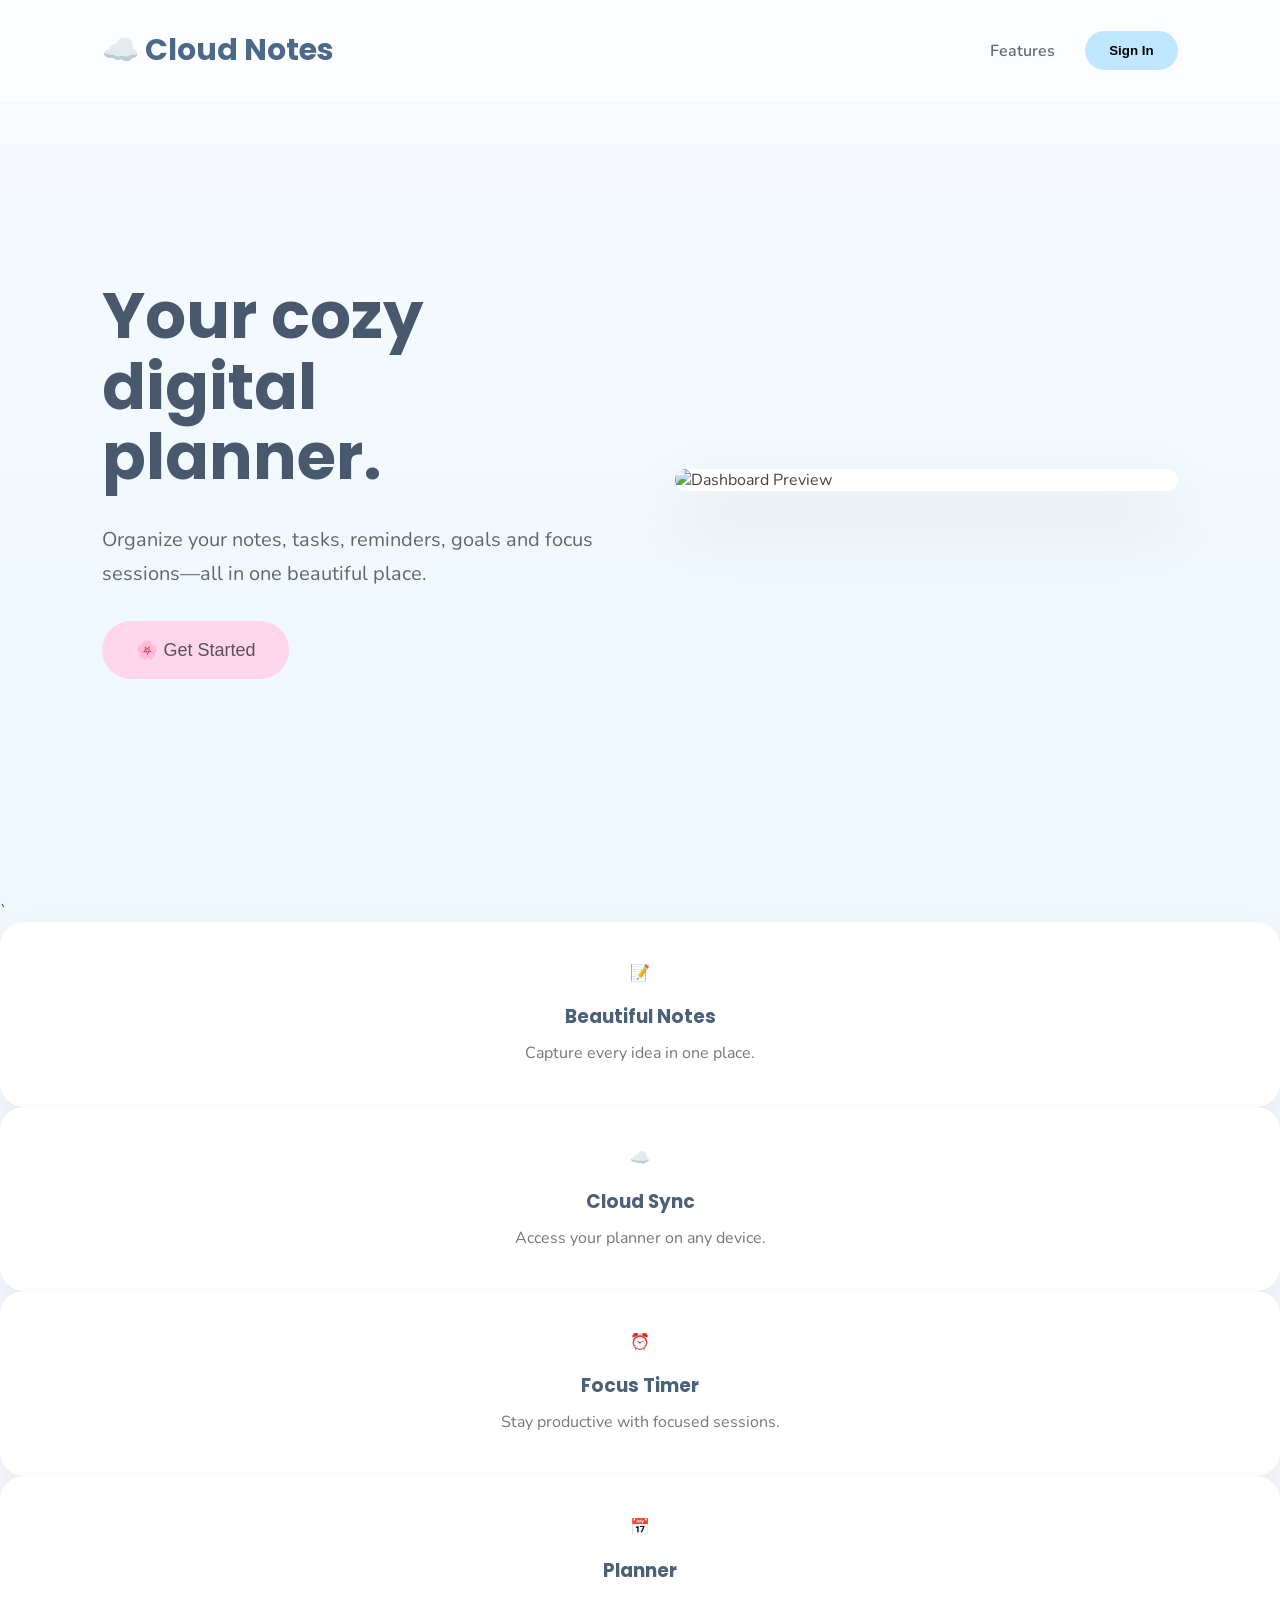
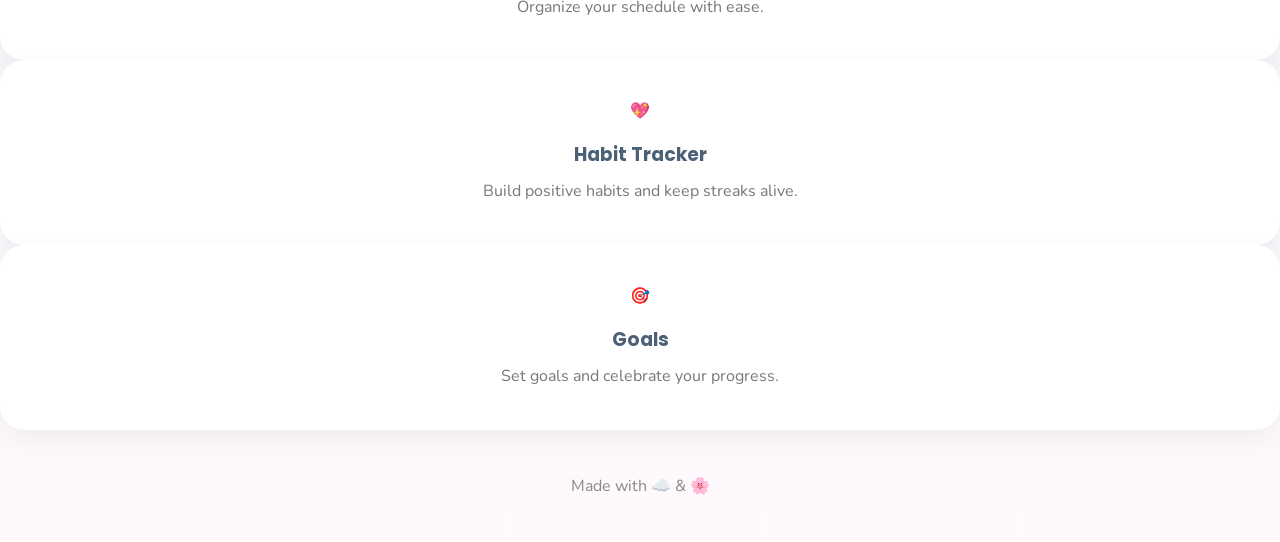
==== index.html @ a659c482 "Remove preview section from index.html Removed the preview section from the index.html file." ====
<!DOCTYPE html>
<html lang="en">
<head>
    <meta charset="UTF-8">
    <meta name="viewport" content="width=device-width, initial-scale=1.0">
    <title>☁️ Cloud Notes</title>

    <link rel="stylesheet" href="landing.css">

    <link href="https://fonts.googleapis.com/css2?family=Poppins:wght@500;600;700&family=Nunito:wght@400;600&display=swap" rel="stylesheet">
</head>

<body>

<nav>

    <div class="logo">
        ☁️ Cloud Notes
    </div>

    <div class="right-nav">

        <a href="#features">Features</a>

        <button onclick="openLogin()" class="nav-login">
            Sign In
        </button>

    </div>

</nav>

<section class="hero">

    <div class="hero-left">

        <h1>Your cozy digital planner.</h1>

        <p>
            Organize your notes, tasks, reminders,
            goals and focus sessions—all in one beautiful place.
        </p>

        <button class="start-btn" onclick="openLogin()">
            🌸 Get Started
        </button>

    </div>

    <div class="hero-right">

        <div class="mockup">

            <div class="mockup-top"></div>

            <img src="dashboard-preview.png" alt="Dashboard Preview">

        </div>

    </div>



</section>
<section id="features" class="features">

    `
<div class="feature">
    📝
    <h3>Beautiful Notes</h3>
    <p>Capture every idea in one place.</p>
</div>

<div class="feature">
    ☁️
    <h3>Cloud Sync</h3>
    <p>Access your planner on any device.</p>
</div>

<div class="feature">
    ⏰
    <h3>Focus Timer</h3>
    <p>Stay productive with focused sessions.</p>
</div>

<div class="feature">
    📅
    <h3>Planner</h3>
    <p>Organize your schedule with ease.</p>
</div>

<div class="feature">
    💖
    <h3>Habit Tracker</h3>
    <p>Build positive habits and keep streaks alive.</p>
</div>

<div class="feature">
    🎯
    <h3>Goals</h3>
    <p>Set goals and celebrate your progress.</p>
</div>


</section>

<footer>

    Made with ☁️ & 🌸

</footer>

<!-- LOGIN POPUP -->

<div class="overlay" id="overlay">

<div class="login-box">

<button class="close" onclick="closeLogin()">✕</button>

<h2>☁️ Cloud Notes</h2>

<p>Welcome back 🌷</p>

<button id="googleSignIn" class="google-btn">
Continue with Google
</button>

<div class="divider">
<span>or</span>
</div>

<input
type="email"
id="email"
placeholder="Email">

<input
type="password"
id="password"
placeholder="Password">

<button id="loginBtn" class="login-btn">
Log In
</button>

<button id="signupBtn" class="signup-btn">
Create Account
</button>

</div>

</div>

<script src="landing.js"></script>

</body>
---- landing.css ----
/* ===========================
   CLOUD NOTES LANDING PAGE
=========================== */

*{
    margin:0;
    padding:0;
    box-sizing:border-box;
}

html{
    scroll-behavior:smooth;
}

body{

    font-family:'Nunito',sans-serif;

    background:linear-gradient(
        180deg,
        #f8fbff 0%,
        #eef8ff 35%,
        #fff9fc 100%
    );

    color:#444;

    overflow-x:hidden;
}

/* NAVBAR */

nav{

    width:100%;

    display:flex;

    justify-content:space-between;

    align-items:center;

    padding:28px 8%;

    position:fixed;

    top:0;

    z-index:1000;

    backdrop-filter:blur(15px);

    background:rgba(255,255,255,.55);

    border-bottom:1px solid rgba(255,255,255,.4);
}

.logo{

    font-family:'Poppins',sans-serif;

    font-size:30px;

    font-weight:700;

    color:#4b6a88;
}

.right-nav{

    display:flex;

    align-items:center;

    gap:30px;
}

.right-nav a{

    text-decoration:none;

    color:#667;

    font-weight:600;
}

.nav-login{

    background:#bfe7ff;

    border:none;

    padding:12px 24px;

    border-radius:999px;

    cursor:pointer;

    font-weight:bold;

    transition:.25s;
}

.nav-login:hover{

    transform:translateY(-3px);

    box-shadow:0 12px 20px rgba(0,0,0,.08);
}

/* HERO */

.hero{

    min-height:100vh;

    display:grid;

    grid-template-columns:1fr 1fr;

    align-items:center;

    padding:120px 8% 60px;

    gap:70px;
}

.hero-left h1{

    font-family:'Poppins',sans-serif;

    font-size:64px;

    line-height:1.1;

    color:#49596d;
}

.hero-left p{

    margin:30px 0;

    font-size:20px;

    color:#666;

    max-width:520px;

    line-height:1.7;
}

.start-btn{

    border:none;

    background:#ffd6ea;

    color:#555;

    font-size:18px;

    padding:18px 34px;

    border-radius:999px;

    cursor:pointer;

    transition:.25s;
}

.start-btn:hover{

    transform:translateY(-4px);

    box-shadow:0 15px 25px rgba(0,0,0,.10);
}

/* MOCKUP */

.mockup{

    width:100%;
    max-width:650px;

    background:white;

    border-radius:28px;

    overflow:hidden;

    box-shadow:0 30px 70px rgba(0,0,0,.12);

    transition:.35s;
}

.mockup:hover{

    transform:translateY(-10px);
}

.mockup img{

    display:block;

    width:100%;
}

/* FEATURES */

.feature{

    background:white;

    padding:40px 30px;

    border-radius:24px;

    text-align:center;

    box-shadow:0 10px 30px rgba(0,0,0,.06);

    transition:.3s;
}

.feature:hover{

    transform:translateY(-10px);

    box-shadow:0 25px 45px rgba(0,0,0,.10);
}

.feature h3{

    margin:18px 0 10px;

    font-family:'Poppins';

    color:#4b6178;
}

.feature p{

    color:#777;

    line-height:1.6;
}

/* FOOTER */

footer{

    text-align:center;

    padding:45px;

    color:#888;
}

/* LOGIN POPUP */

.overlay{

    position:fixed;

    inset:0;

    background:rgba(0,0,0,.35);

    backdrop-filter:blur(8px);

    display:none;

    justify-content:center;

    align-items:center;

    z-index:5000;
}

.login-box{

    width:420px;

    background:white;

    border-radius:28px;

    padding:40px;

    animation:popup .35s ease;

    position:relative;
}

@keyframes popup{

    from{

        transform:translateY(40px);

        opacity:0;
    }

    to{

        transform:translateY(0);

        opacity:1;
    }
}

.close{

    position:absolute;

    right:20px;

    top:18px;

    border:none;

    background:none;

    font-size:24px;

    cursor:pointer;
}

.login-box h2{

    font-family:'Poppins';

    margin-bottom:10px;
}

.login-box p{

    margin-bottom:25px;

    color:#777;
}

.google-btn,
.login-btn,
.signup-btn{

    width:100%;

    padding:15px;

    margin-top:14px;

    border-radius:14px;

    border:none;

    cursor:pointer;

    font-size:16px;

    font-family:'Poppins';

    transition:.25s;
}

.google-btn{

    background:white;

    border:2px solid #ddd;
}

.login-btn{

    background:#bfe7ff;
}

.signup-btn{

    background:#f7e9ff;
}

.google-btn:hover,
.login-btn:hover,
.signup-btn:hover{

    transform:translateY(-2px);
}

.divider{

    display:flex;

    align-items:center;

    gap:10px;

    margin:22px 0;

    color:#888;
}

.divider::before,
.divider::after{

    content:"";

    flex:1;

    height:1px;

    background:#ddd;
}

.login-box input{

    width:100%;

    padding:15px;

    margin:10px 0;

    border-radius:14px;

    border:1px solid #ddd;

    font-size:15px;
}

/* RESPONSIVE */

@media(max-width:900px){

.hero{

grid-template-columns:1fr;

text-align:center;
}

.hero-left p{

margin:auto auto 30px;
}

.right-nav a{

display:none;
}

.hero-left h1{

font-size:46px;
}

}
/* PREVIEW SECTION */

.preview-section{

    text-align:center;

    padding:40px 8% 90px;
}

.preview-section h2{

    font-family:'Poppins',sans-serif;

    font-size:42px;

    color:#49596d;

    margin-bottom:18px;
}

.preview-section p{

    color:#777;

    max-width:700px;

    margin:auto;

    line-height:1.8;

    font-size:18px;

    margin-bottom:45px;
}

.big-preview{

    width:100%;

    max-width:1050px;

    margin:auto;

    background:white;

    border-radius:30px;

    overflow:hidden;

    box-shadow:0 30px 80px rgba(0,0,0,.12);

    transition:.3s;
}

.big-preview:hover{

    transform:translateY(-8px);
}

.big-preview img{

    display:block;

    width:100%;
}
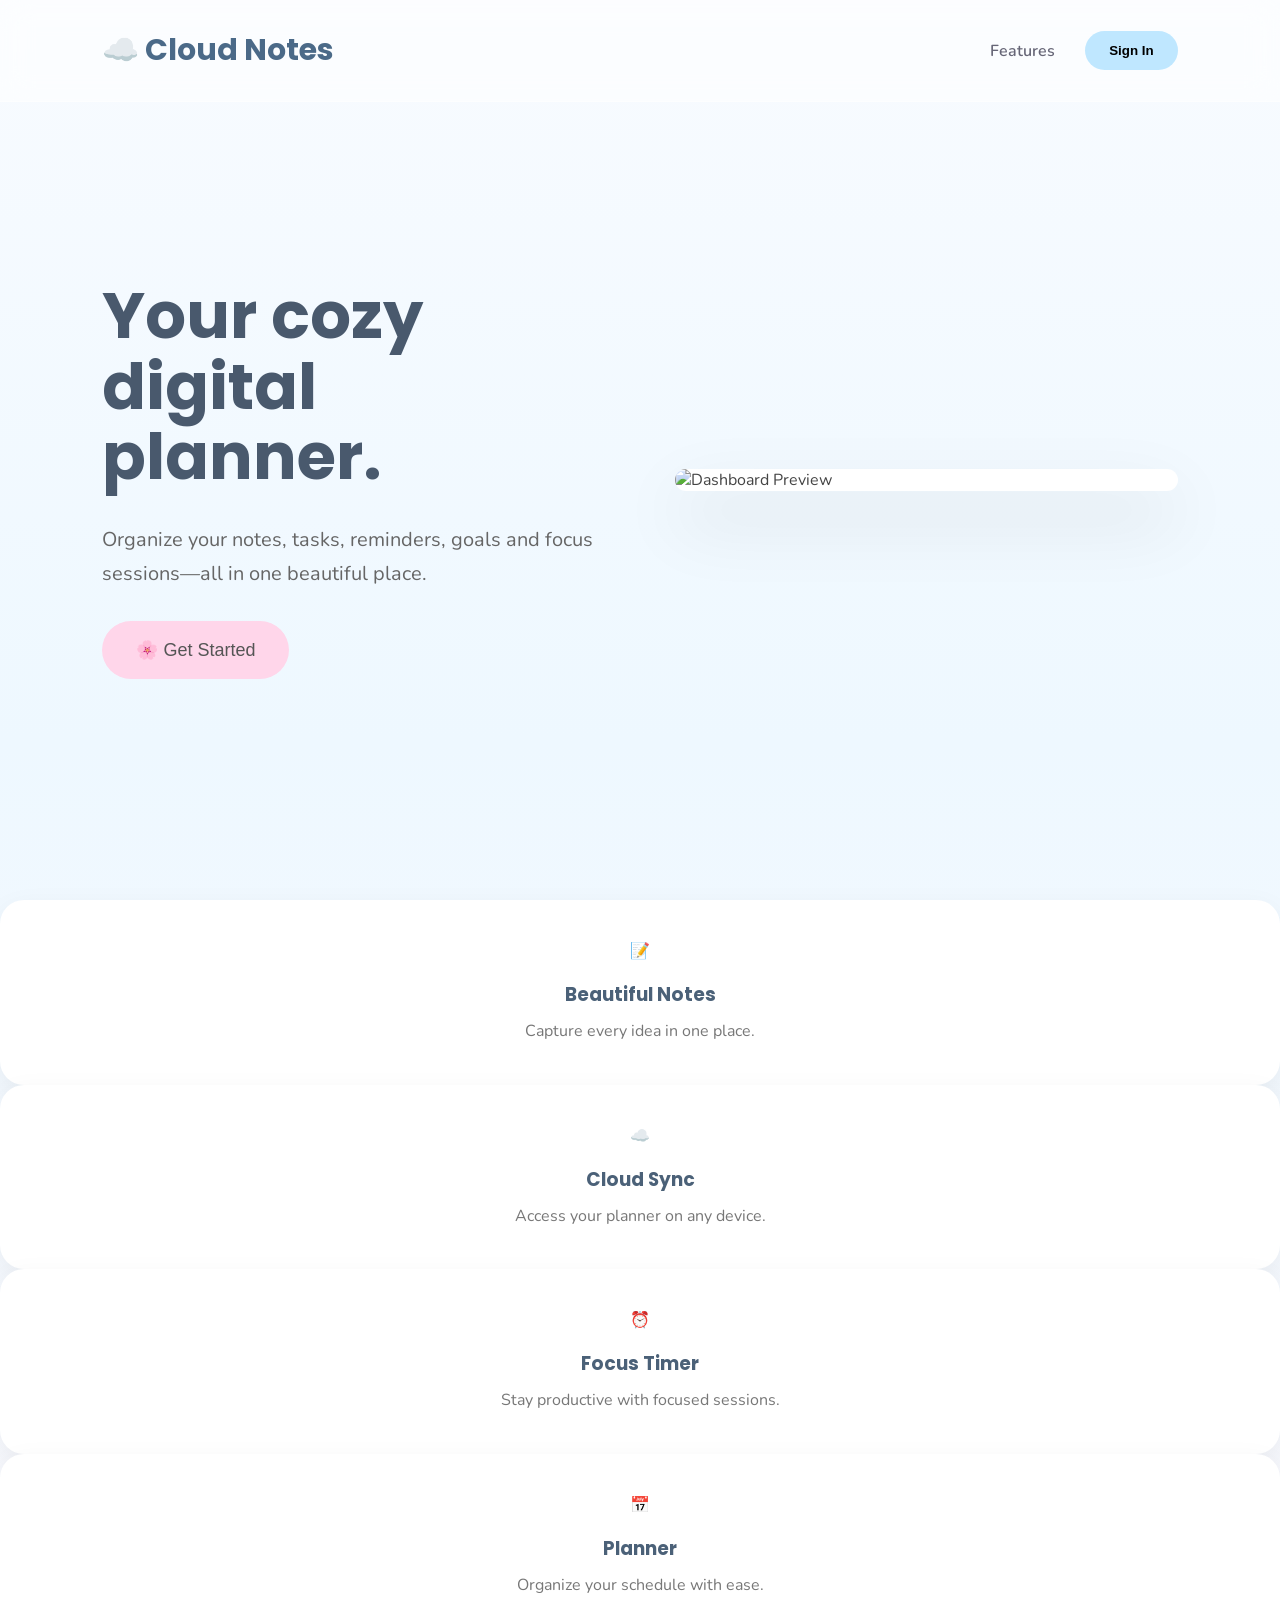
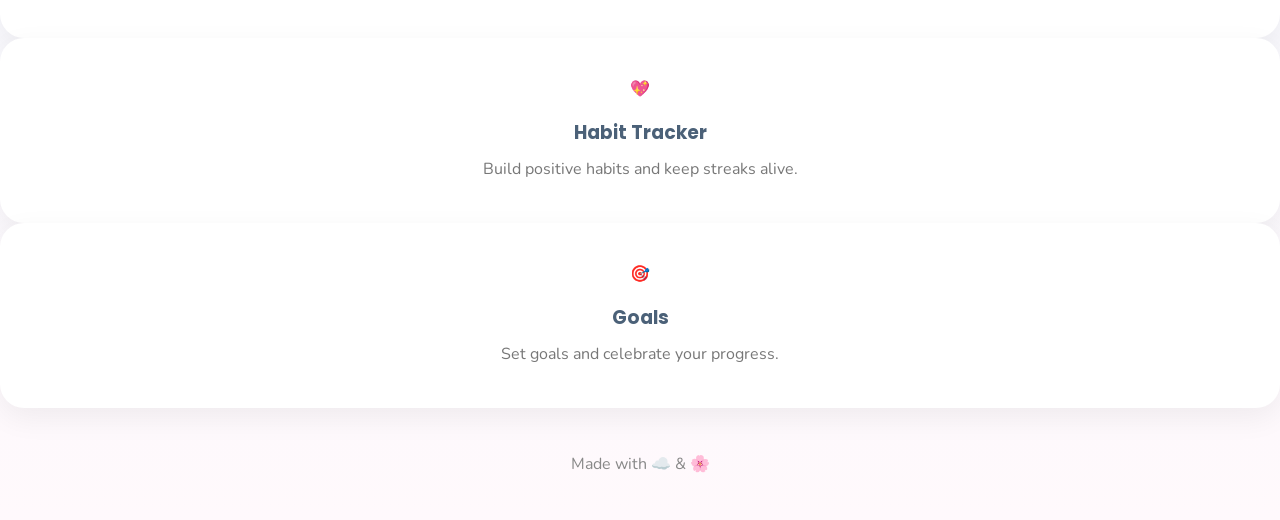
==== commit 2b8512ce: "Fix HTML syntax in features section" ====
--- a/index.html
+++ b/index.html
@@ -65,7 +65,7 @@
 </section>
 <section id="features" class="features">
 
-    `
+    
 <div class="feature">
     📝
     <h3>Beautiful Notes</h3>
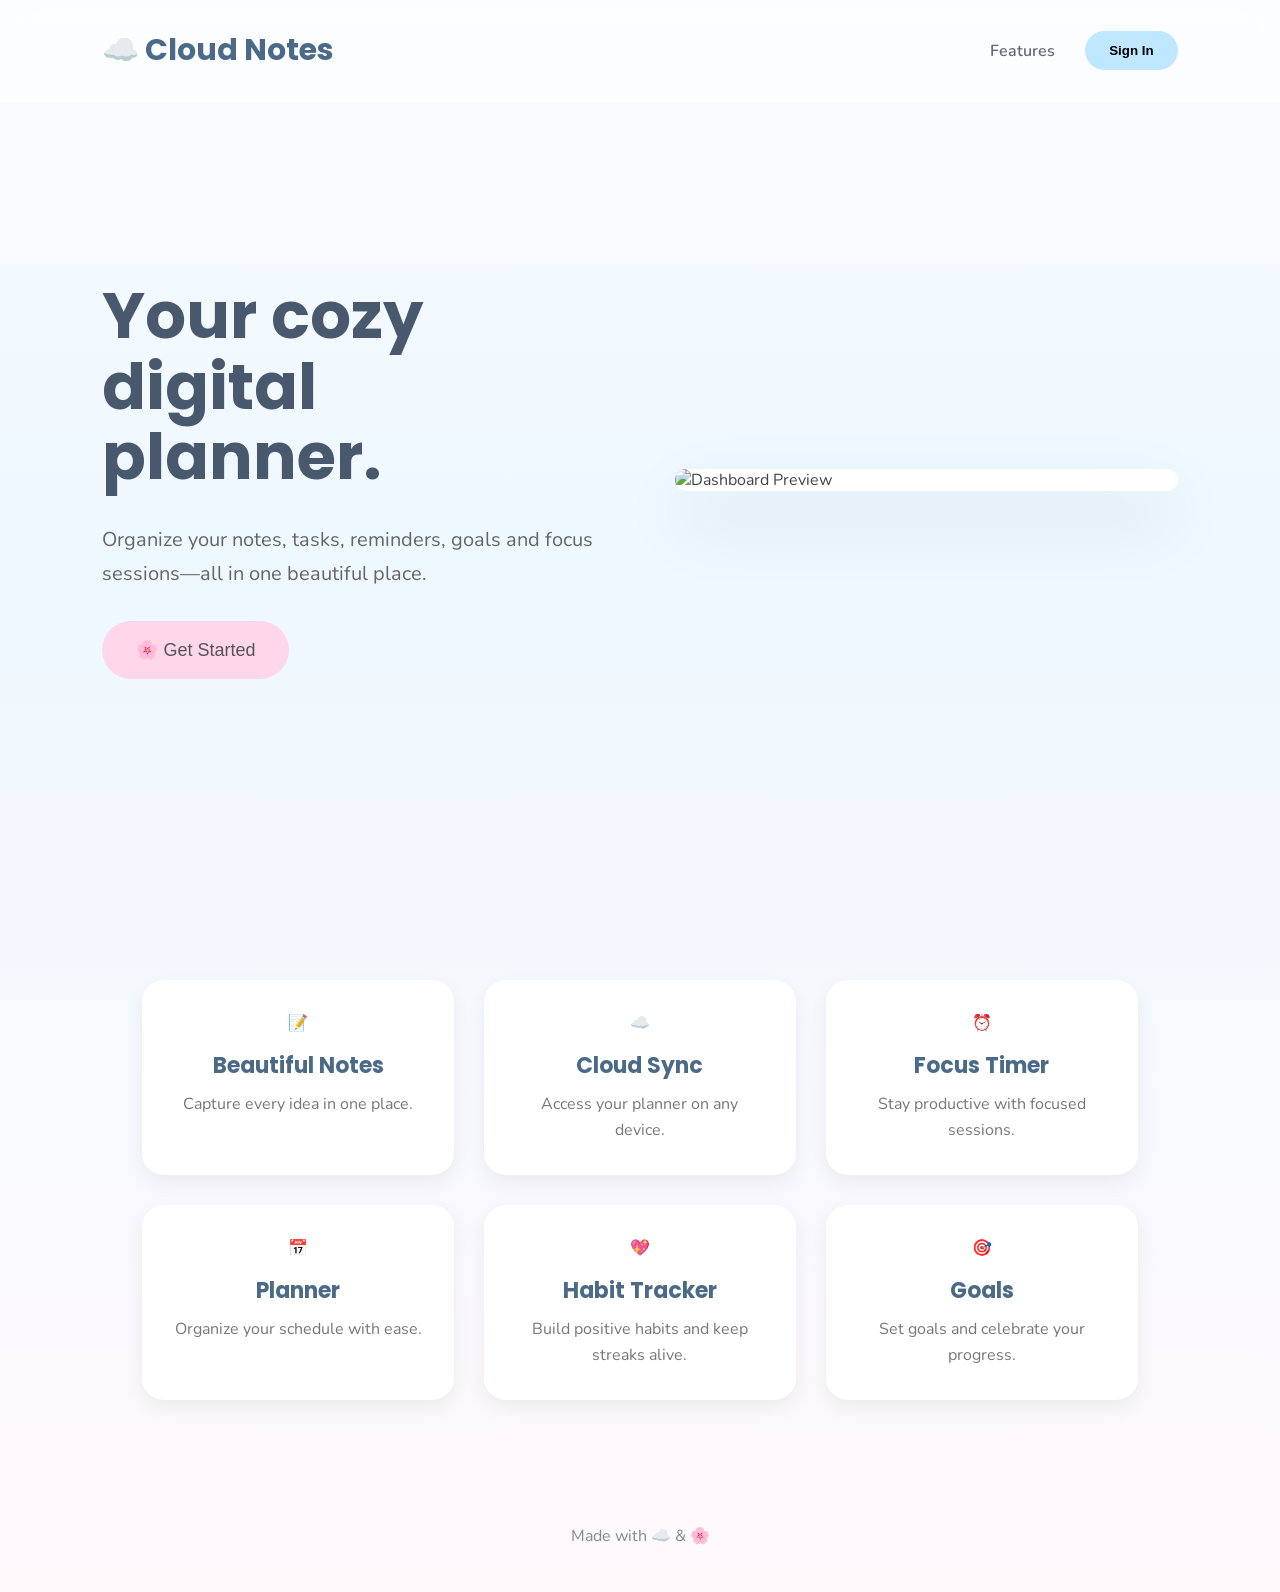
==== commit 6e63cf14: "Change script tag to module type for landing.js" ====
--- a/index.html
+++ b/index.html
@@ -153,7 +153,7 @@
 
 </div>
 
-<script src="landing.js"></script>
+<script type="module" src="landing.js"></script>
 
 </body>
 
--- a/landing.css
+++ b/landing.css
@@ -206,45 +206,72 @@
     width:100%;
 }
 
-/* FEATURES */
+/* ===========================
+   FEATURES
+=========================== */
+
+.features{
+
+    max-width:1200px;
+
+    margin:0 auto;
+
+    padding:80px 8%;
+
+    display:grid;
+
+    grid-template-columns:repeat(3,1fr);
+
+    gap:30px;
+}
 
 .feature{
 
-    background:white;
-
-    padding:40px 30px;
-
-    border-radius:24px;
+    background:#ffffff;
+
+    border-radius:22px;
+
+    padding:30px;
 
     text-align:center;
 
-    box-shadow:0 10px 30px rgba(0,0,0,.06);
-
-    transition:.3s;
+    box-shadow:0 8px 20px rgba(0,0,0,.06);
+
+    border:2px solid transparent;
+
+    transition:all .25s ease;
 }
 
 .feature:hover{
 
-    transform:translateY(-10px);
-
-    box-shadow:0 25px 45px rgba(0,0,0,.10);
+    transform:translateY(-6px);
+
+    border-color:#cfefff;
+
+    box-shadow:0 15px 30px rgba(0,0,0,.08);
 }
 
 .feature h3{
 
-    margin:18px 0 10px;
-
-    font-family:'Poppins';
-
-    color:#4b6178;
+    font-family:'Poppins',sans-serif;
+
+    font-size:22px;
+
+    color:#4b6a88;
+
+    margin:15px 0 10px;
 }
 
 .feature p{
 
+    font-size:16px;
+
     color:#777;
 
     line-height:1.6;
 }
+
+
 
 /* FOOTER */
 
@@ -454,7 +481,15 @@
 font-size:46px;
 }
 
-}
+.features{
+
+grid-template-columns:1fr;
+
+}
+
+}
+
+
 /* PREVIEW SECTION */
 
 .preview-section{
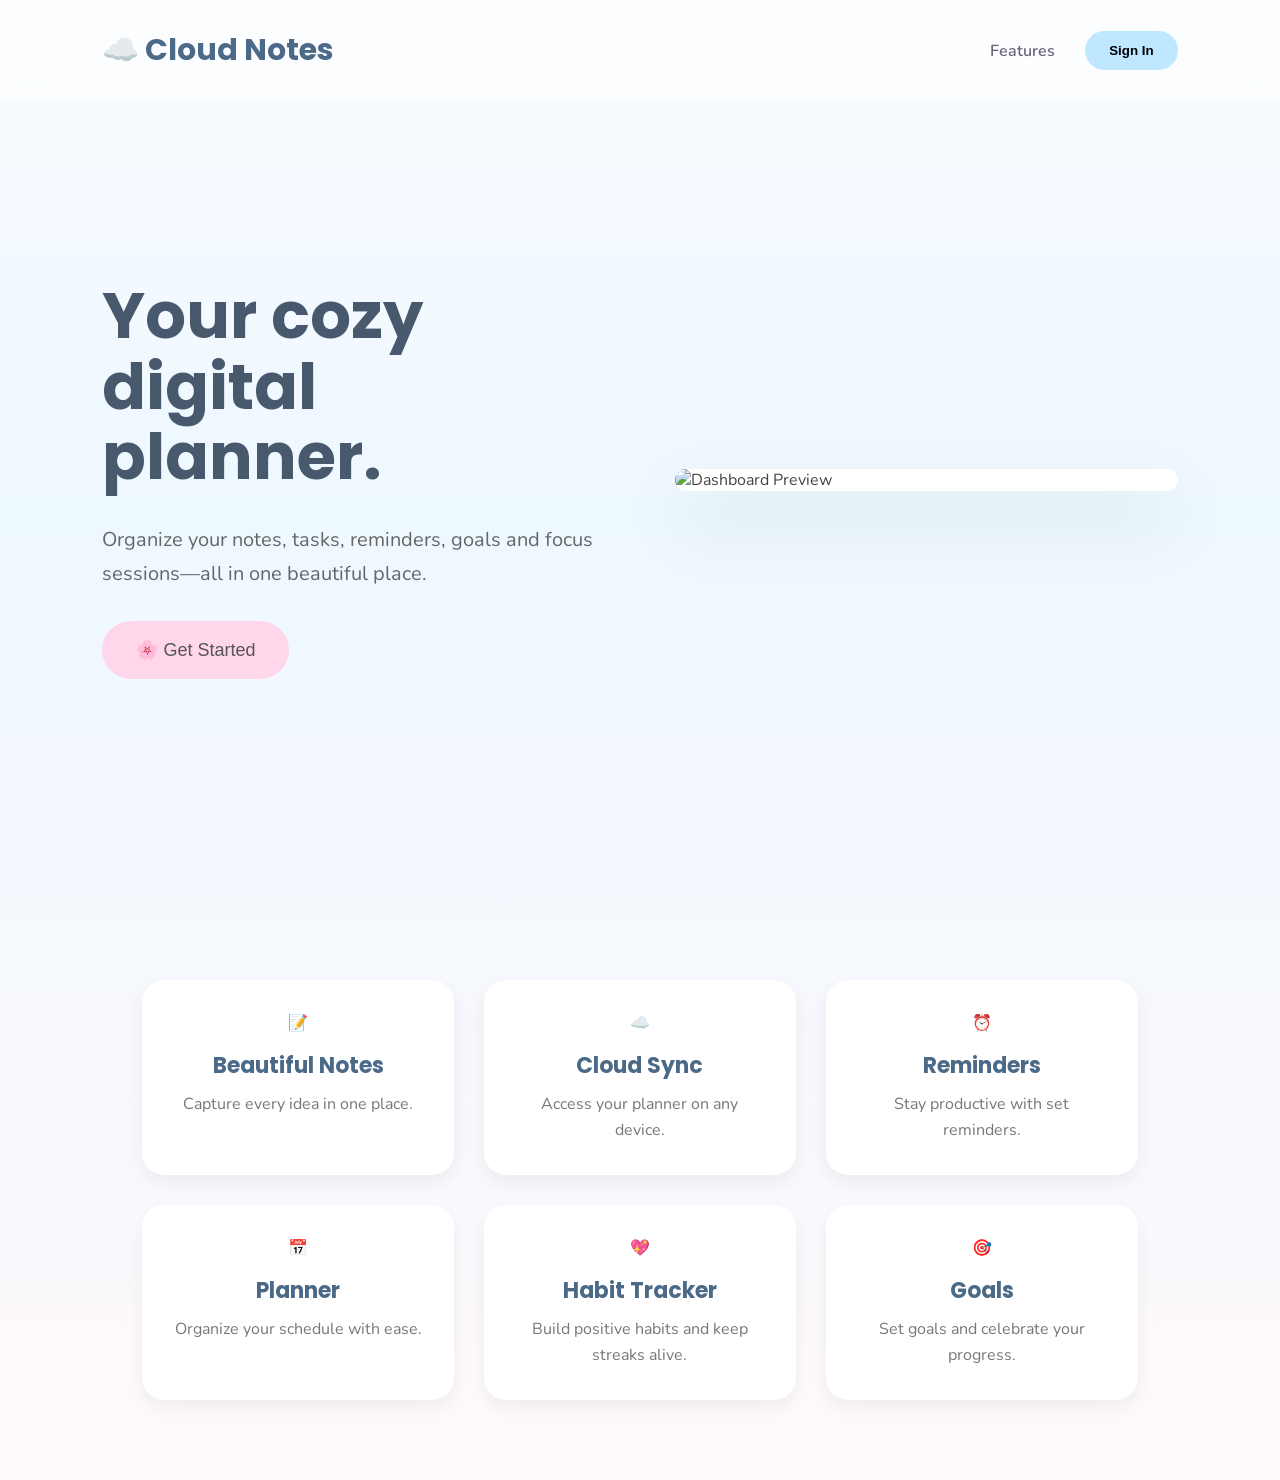
==== commit 3fa82364: "Update feature section to focus on reminders" ====
--- a/index.html
+++ b/index.html
@@ -80,8 +80,8 @@
 
 <div class="feature">
     ⏰
-    <h3>Focus Timer</h3>
-    <p>Stay productive with focused sessions.</p>
+    <h3>Reminders</h3>
+    <p>Stay productive with set reminders.</p>
 </div>
 
 <div class="feature">
@@ -105,11 +105,7 @@
 
 </section>
 
-<footer>
 
-    Made with ☁️ & 🌸
-
-</footer>
 
 <!-- LOGIN POPUP -->
 
@@ -153,7 +149,8 @@
 
 </div>
 
-<script type="module" src="landing.js"></script>
+<script src="landing.js"></script>
+<script type="module" src="auth.js"></script>
 
 </body>
 
